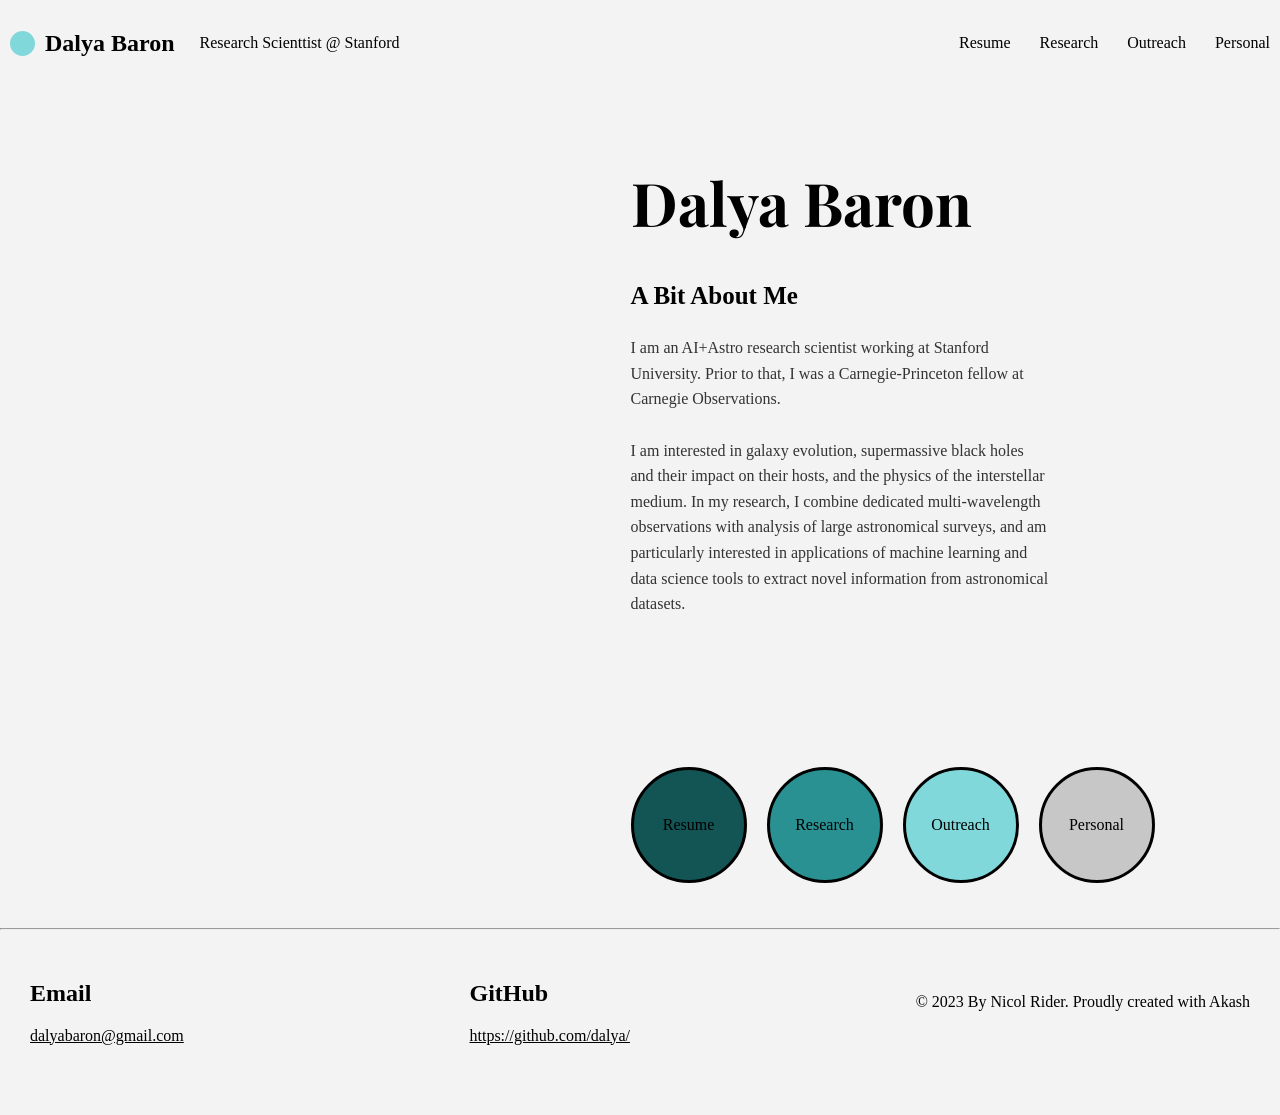
==== Projects/PJ-1/index.html @ 5967b660 "Added Projects folder" ====
<!DOCTYPE html>
<html lang="en">
<head>
    <meta charset="UTF-8">
    <meta name="viewport" content="width=device-width, initial-scale=1.0">
    <title>dalyabaron.com</title>
    <link rel="stylesheet" href="style.css">
    <link rel="preconnect" href="https://fonts.googleapis.com">
<link rel="preconnect" href="https://fonts.gstatic.com" crossorigin>
<link href="https://fonts.googleapis.com/css2?family=Playfair+Display:wght@400;700&display=swap" rel="stylesheet">
</head>
<body>
    <!--This is a Nav Bar-->
    <div class="navbar">
        <div class="logo">
            <div class="circle"></div>
            <div class="logo-text">
            <h2>Dalya Baron</h2>
            <h4>Research Scienttist @ Stanford</h4>
        </div>
        </div>

        
        <div class="links">
            <ul class="nav-links">
                <li><a href="#">Resume</a></li>
                <li><a href="#">Research</a></li>
                <li><a href="#">Outreach</a></li>
                <li><a href="#">Personal</a></li>
            </ul>
        </div>
    </div>
    <!--End of the Nav Bar-->

    <!--This is a Hero section-->
    <div class="hero-section">
        <div class="circle-img">
            <img class="cir-img" src="/PJ-1/Resources/Baron.avif" alt="Image of me">
        </div>
        <div class="hero-text">
            <h1>Dalya Baron</h1>
            <h3>A Bit About Me</h3>
            <h4>I am an AI+Astro research scientist working at Stanford University. Prior to that, I was a Carnegie-Princeton fellow at Carnegie Observations. <br><br>
            I am interested in galaxy evolution, supermassive black holes and their impact on their hosts, and the physics of the interstellar medium. In my research, I combine dedicated multi-wavelength observations with analysis of large astronomical surveys, and am particularly interested in applications of machine learning and data science tools to extract novel information from astronomical datasets.</h4>
            <div class="circ">
            <div class="cir1">Resume</div>
            <div class="cir2">Research</div>
            <div class="cir3">Outreach</div>
            <div class="cir4">Personal</div>
            </div>
   
        </div>
        
    </div>
   
    <!--This is the end of the Hero Section-->
    <hr>
    <!--This will be footer -->
    <footer>
        <div class="footer">
            <div class="email">
                <h2>Email</h2>
                <a href="#">dalyabaron@gmail.com</a>
            </div>
            <div class="git">
                <h2>GitHub</h2>
                <a href="#">https://github.com/dalya/</a>
            </div>
            <div class="copyryt">
                © 2023 By Nicol Rider.
                Proudly created with Akash
            </div>
        </div>
    </footer>
</body>
</html>
---- Projects/PJ-1/style.css ----
body{
    padding: 0px;
    margin: 0px;
    background-color: rgb(243,243,243);
}

.logo{
    display: flex;
    align-items: center;
    justify-content: center;
    gap: 10px;
}

.logo h4{
    font-weight: lighter;
}

.navbar{
    display: flex;
    align-items: center;
    justify-content: space-between;
    background-color: transparent;
    margin: 10px 10px 10px 10px;
}

.logo-text{
    display: flex;
    justify-content: center;
    align-items: center;
    gap: 25px;
    
}

.circle{
    background-color: #80d8da;
    border-radius: 50%;
    width: 25px;
    height: 25px;
}

.nav-links{
    list-style: none;
    display: flex;
    gap: 29px;
}
.nav-links a{
    color: black;
    text-decoration: none;
}

/* NavBar Over */

.hero-section{
    display: flex;
    justify-content: center;
    margin: 45px;
    gap: 35px;
}

.cir-img{
    display: flex;
    justify-content: center;
    align-items: center;
    border-radius: 50%;
    width: 470px;
    height: 470px;
    object-fit: cover;
}
.hero-text{
    padding: 0%;
    margin: 0%;
}


.hero-text h1{
    display: flex;
    font-family: "Playfair Display", serif;
    font-size: 60px;
    font-weight: bolder;

}

.hero-text h3{
    font-size: 25px;
}

.hero-text h4{
    font-family: Georgia, serif;
  max-width: 420px;
  line-height: 1.6;
  font-weight: 400;
  color: #333;
}

.circ{
    display: flex;
    justify-content: center;
    align-items: center;
    gap: 20px;
    margin-top: 150px;
    margin-left: 0%;
    
}

.cir1{
    width: 110px;
    height: 110px;
    border-radius: 50%;
    background-color: #135454 ;
    display: flex;
    justify-content: center;
    align-items: center;
    border: 3px solid black;
}
.cir2{
    width: 110px;
    height: 110px;
    border-radius: 50%;
    background-color: #2A9192 ;
    display: flex;
    justify-content: center;
    align-items: center;
    border: 3px solid black;
}
.cir3{
    width: 110px;
    height: 110px;
    border-radius: 50%;
    background-color: #80D8DA ;
    display: flex;
    justify-content: center;
    align-items: center;
    border: 3px solid black;
}
.cir4{
    width: 110px;
    height: 110px;
    border-radius: 50%;
    background-color: #C7C7C7 ;
    display: flex;
    justify-content: center;
    align-items: center;
    border: 3px solid black;
}

.cir1:hover{
    background-color: aliceblue;
    border: 3px solid black;
}
.cir2:hover{
    background-color: aliceblue;
    border: 3px solid black;
}
.cir3:hover{
    background-color: aliceblue;
    border: 3px solid black;
}
.cir4:hover{
    background-color: aliceblue;
    border: 3px solid black;
}

.footer{
    display: flex;
    justify-content: space-between;
    align-items: center;
    margin: 30px;
    padding-bottom: 40px;
}

a{
    color: black;
}
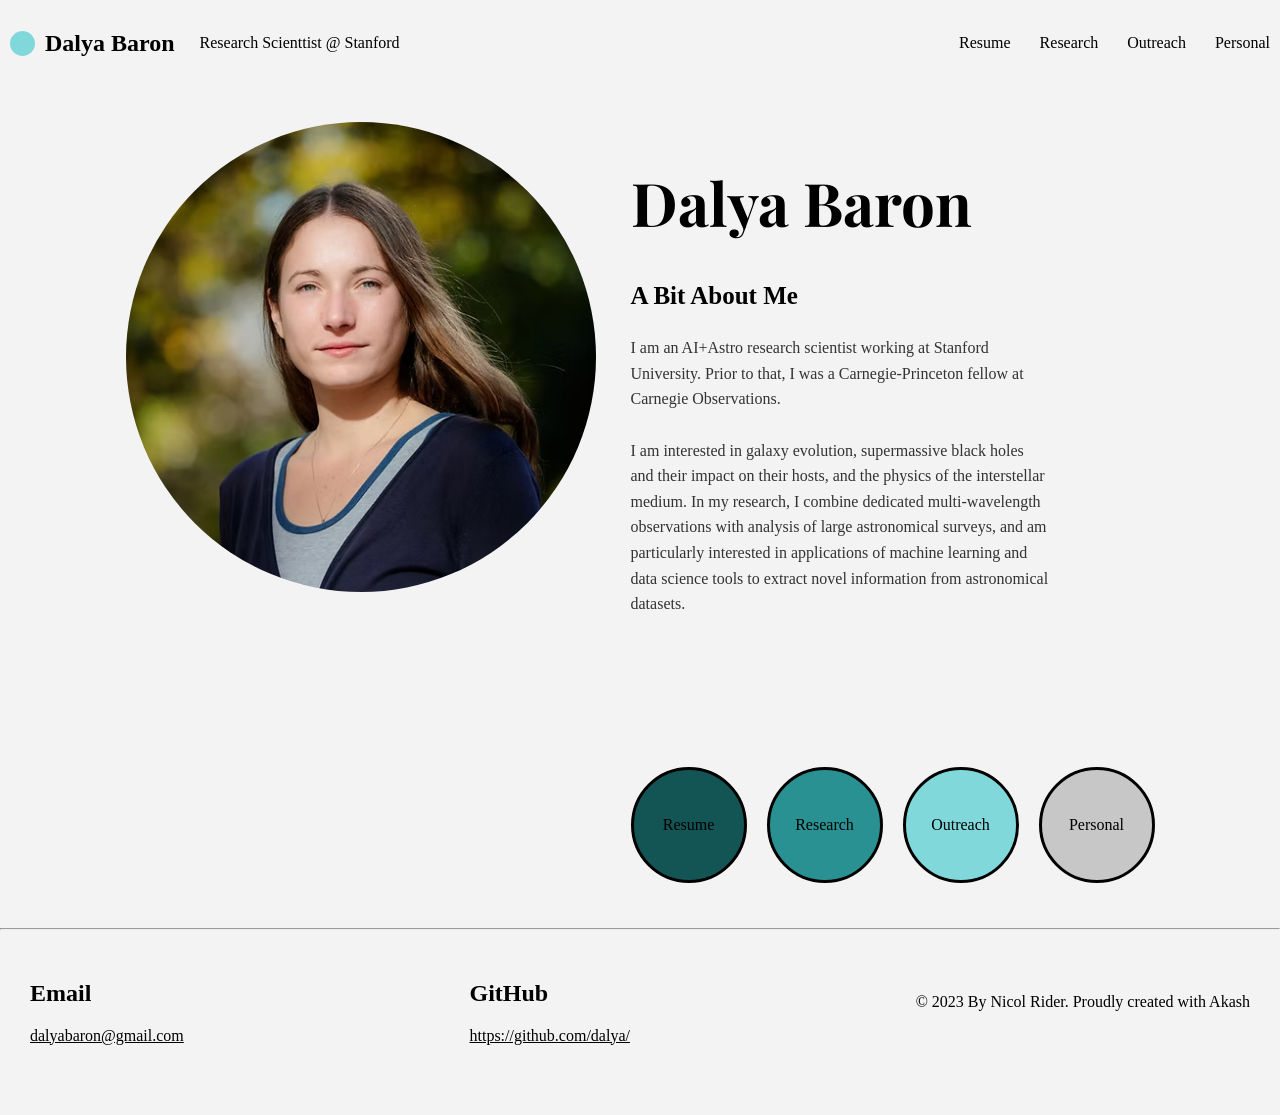
==== commit 289b7cbe: "portfolio website added a project" ====
--- a/Projects/PJ-1/index.html
+++ b/Projects/PJ-1/index.html
@@ -35,7 +35,7 @@
     <!--This is a Hero section-->
     <div class="hero-section">
         <div class="circle-img">
-            <img class="cir-img" src="/PJ-1/Resources/Baron.avif" alt="Image of me">
+            <img class="cir-img" src="/Projects/PJ-1/Resources/Baron.avif" alt="Image of me">
         </div>
         <div class="hero-text">
             <h1>Dalya Baron</h1>
